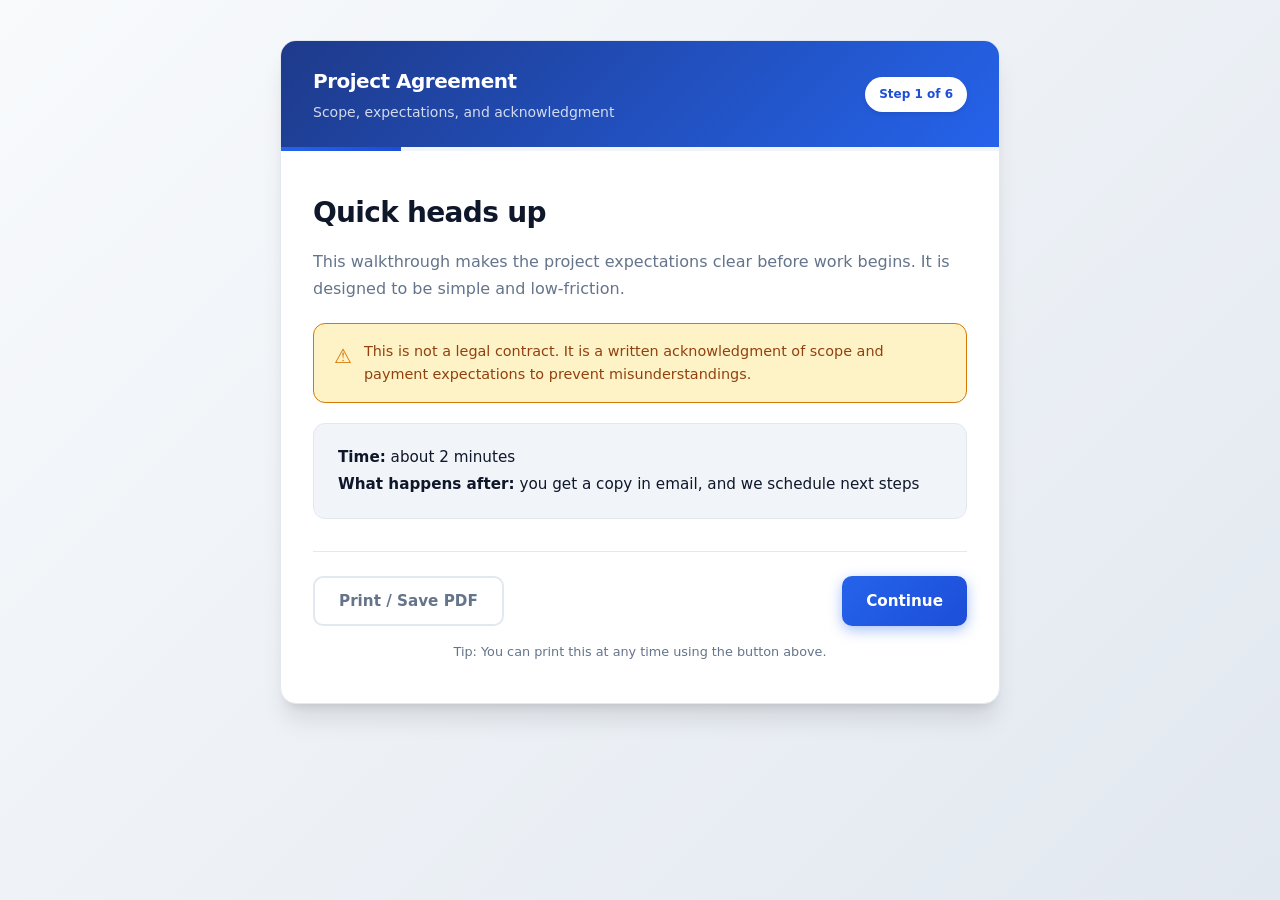
==== index.html @ 4ab35c15 "Add files via upload" ====
<!DOCTYPE html>
<html lang="en">
<head>
  <meta charset="UTF-8" />
  <title>Project Agreement Wizard</title>
  <meta name="viewport" content="width=device-width, initial-scale=1.0" />
  <link rel="stylesheet" href="style.css" />
</head>

<body>
  <div class="wrap">
    <div class="topbar">
      <div class="brand">
        <div class="title">Project Agreement</div>
        <div class="sub">Scope, expectations, and acknowledgment</div>
      </div>
      <div class="chip" id="stepLabel">Step 1 of 6</div>
    </div>

    <div class="progress"><div id="bar"></div></div>

    <div class="content">

      <!-- STEP 1 -->
      <section class="step active">
        <h1>Quick heads up</h1>
        <p>
          This walkthrough makes the project expectations clear before work begins.
          It is designed to be simple and low-friction.
        </p>

        <div class="callout warn">
          <p style="margin:0;">
            This is not a legal contract. It is a written acknowledgment of scope and payment expectations to prevent misunderstandings.
          </p>
        </div>

        <div class="panel">
          <strong>Time:</strong> about 2 minutes<br/>
          <strong>What happens after:</strong> you get a copy in email, and we schedule next steps
        </div>

        <div class="actions">
          <button class="btn-ghost" type="button" onclick="window.print()">Print / Save PDF</button>
          <button class="btn-next" type="button" onclick="nextStep()">Continue</button>
        </div>

        <div class="footer-note">
          Tip: You can print this at any time using the button above.
        </div>
      </section>

      <!-- STEP 2 -->
      <section class="step">
        <h1>Summary of how this project works</h1>
        <p>
          This is the short version. The full details are below if you want to expand them.
        </p>

        <div class="panel">
          <ul class="bullets">
            <li>We confirm your current services, rules, hours, and intake process first.</li>
            <li>The website is built based on confirmed details, not outdated online info.</li>
            <li>Pricing is split: 50% to begin, 50% at completion before launch or handoff.</li>
            <li>Domain and hosting costs are paid by the client unless otherwise agreed.</li>
            <li>Reasonable revisions are included. Major additions or scope changes may be quoted separately.</li>
          </ul>
        </div>

        <details>
          <summary>Why we confirm details first</summary>
          <p>
            Kennel and service businesses change policies and hours over time. Building a site off outdated info causes confusion, refunds, and lost bookings.
            The discovery step prevents that and keeps the final site accurate.
          </p>
        </details>

        <div class="actions">
          <button class="btn-back" type="button" onclick="prevStep()">Back</button>
          <button class="btn-next" type="button" onclick="nextStep()">Looks good</button>
        </div>
      </section>

      <!-- STEP 3 -->
      <section class="step">
        <h1>What's included</h1>
        <p>
          This is the general scope for a typical small business website build. Specific pages and features can be adjusted after discovery.
        </p>

        <details>
          <summary>Included in scope</summary>
          <ul class="bullets">
            <li>Website structure and layout planning</li>
            <li>Service pages (boarding, daycare, grooming, etc., as applicable)</li>
            <li>Policies and requirements page (vaccines, spay/neuter, timing rules, etc.)</li>
            <li>Clear intake flow (how to start, what forms are needed, what to bring, what to expect)</li>
            <li>Photo placement and basic gallery sections if content is provided</li>
            <li>Mobile-friendly design and readable content formatting</li>
            <li>Contact page with a working form</li>
            <li>Basic link-out to social media (Facebook, Instagram, etc.) if desired</li>
          </ul>
        </details>

        <details>
          <summary>Not included unless added later</summary>
          <ul class="bullets">
            <li>Paid advertising management (Google Ads, Facebook Ads)</li>
            <li>Ongoing social media management</li>
            <li>Legal or compliance consulting</li>
            <li>Third-party booking platforms and their subscription fees</li>
            <li>Photography services (unless specifically arranged)</li>
            <li>Unlimited revisions or major direction changes after approvals</li>
          </ul>
        </details>

        <div class="callout good">
          <p style="margin:0;">
            Goal: reduce friction, answer customer concerns, show trust visually, and make it easy to book.
          </p>
        </div>

        <div class="actions">
          <button class="btn-back" type="button" onclick="prevStep()">Back</button>
          <button class="btn-next" type="button" onclick="nextStep()">Continue</button>
        </div>
      </section>

      <!-- STEP 4 -->
      <section class="step">
        <h1>Client responsibilities</h1>
        <p>
          This part prevents the classic delays: missing info, missing photos, and unclear policies.
        </p>

        <details open>
          <summary>What the client provides</summary>
          <ul class="bullets">
            <li>Confirmed services offered (what is active today)</li>
            <li>Confirmed hours and contact details</li>
            <li>Confirmed rules and requirements (vaccines, spay/neuter, intake timing)</li>
            <li>Forms and intake documents (or confirmation of what they should say)</li>
            <li>Photos, logo, and brand preferences if available</li>
          </ul>
        </details>

        <details>
          <summary>Approvals and responsiveness</summary>
          <p>
            The project moves fastest when feedback is given in batches and approvals are clear.
            If approvals are delayed, the timeline naturally extends.
          </p>
        </details>

        <div class="actions">
          <button class="btn-back" type="button" onclick="prevStep()">Back</button>
          <button class="btn-next" type="button" onclick="nextStep()">Continue</button>
        </div>
      </section>

      <!-- STEP 5 -->
      <section class="step">
        <h1>Payments, domain, and updates</h1>

        <details open>
          <summary>Payment structure</summary>
          <ul class="bullets">
            <li>50% upfront to begin work</li>
            <li>50% due upon completion, prior to final launch or handoff</li>
            <li>Work begins after the initial payment is received</li>
          </ul>
        </details>

        <details>
          <summary>Domain and hosting</summary>
          <ul class="bullets">
            <li>Domain registration and hosting fees are not included in the project price.</li>
            <li>If a new domain is needed, the client pays the domain purchase fee.</li>
            <li>If an existing domain is owned, it can be connected or transferred. Provider fees remain the client's responsibility.</li>
            <li>DNS changes and connection setup are included as part of launch setup.</li>
          </ul>
        </details>

        <details>
          <summary>Revisions and scope changes</summary>
          <ul class="bullets">
            <li>Reasonable revisions are included.</li>
            <li>Major changes like new pages, new features, or big direction shifts may require an additional quote before proceeding.</li>
          </ul>
        </details>

        <details>
          <summary>Ownership and future updates</summary>
          <ul class="bullets">
            <li>After final payment, the website files and content created for the project are provided to the client.</li>
            <li>Ongoing updates and maintenance can be handled separately if desired.</li>
          </ul>
        </details>

        <div class="actions">
          <button class="btn-back" type="button" onclick="prevStep()">Back</button>
          <button class="btn-next" type="button" onclick="nextStep()">Continue</button>
        </div>
      </section>

      <!-- STEP 6 (FORM) -->
      <section class="step">
        <h1>Acknowledgment and signature</h1>
        <p>
          Please fill this out to confirm understanding of the scope and payment structure.
        </p>

        <div class="printbar">
          <button class="btn-ghost" type="button" onclick="window.print()">Print / Save PDF</button>
        </div>

        <form action="https://formspree.io/f/xwvqyjqz" method="POST" id="agreementForm">

          <div class="grid">
            <div>
              <label>Client Name</label>
              <input type="text" name="Client Name" required />
            </div>
            <div>
              <label>Business Name</label>
              <input type="text" name="Business Name" required />
            </div>
          </div>

          <div class="grid">
            <div>
              <label>Email</label>
              <input type="email" name="Email" required />
            </div>
            <div>
              <label>Project Name (optional)</label>
              <input type="text" name="Project Name" placeholder="Example: Bark Website" />
            </div>
          </div>

          <label>Optional Notes or Clarifications</label>
          <textarea name="Notes"></textarea>
          <div class="mini">Example: "We are rebranding fully" or "Hours changed" or "No group play option."</div>

          <div class="panel">
            <strong>Typed signature and acknowledgment</strong>
            <p style="margin:10px 0 0;">
              By submitting, you acknowledge that you have read and understand the general scope and expectations described above.
              You understand this is not a legal contract.
            </p>
          </div>

          <div class="grid">
            <div>
              <label>Typed Signature (Full Name)</label>
              <input type="text" name="Typed Signature" required />
            </div>
            <div>
              <label>Date</label>
              <input type="date" name="Date" required />
            </div>
          </div>

          <div class="row">
            <input type="checkbox" id="ack" required />
            <label for="ack" style="margin:0; font-weight:700;">
              I acknowledge that I have read and understand the scope and payment structure and understand this is not a legally binding contract.
            </label>
          </div>

          <div class="actions">
            <button class="btn-back" type="button" onclick="prevStep()">Back</button>
            <button class="btn-next" type="submit">Submit</button>
          </div>

          <div class="footer-note">
            After submission, you will receive a confirmation record via email.
          </div>
        </form>
      </section>

    </div>
  </div>

 <script src="logic.js" defer></script>
</body>
</html>
---- style.css ----
:root {
  --bg: #f8fafc;
  --card: #ffffff;
  --ink: #0f172a;
  --muted: #64748b;
  --line: #e2e8f0;
  --soft: #f1f5f9;
  --accent: #2563eb;
  --accent-light: #dbeafe;
  --accent-dark: #1d4ed8;
  --success: #059669;
  --success-light: #d1fae5;
  --warn: #d97706;
  --warn-light: #fef3c7;
  --radius: 16px;
  --shadow: 0 4px 6px -1px rgba(0, 0, 0, 0.1), 0 2px 4px -2px rgba(0, 0, 0, 0.1);
  --shadow-lg: 0 20px 25px -5px rgba(0, 0, 0, 0.1), 0 8px 10px -6px rgba(0, 0, 0, 0.1);
}

* {
  box-sizing: border-box;
  margin: 0;
  padding: 0;
}

body {
  min-height: 100vh;
  padding: 40px 20px;
  background: linear-gradient(135deg, #f8fafc 0%, #e2e8f0 100%);
  color: var(--ink);
  font-family: 'Inter', system-ui, -apple-system, BlinkMacSystemFont, 'Segoe UI', Roboto, sans-serif;
  line-height: 1.6;
  -webkit-font-smoothing: antialiased;
}

.wrap {
  max-width: 720px;
  margin: 0 auto;
  background: var(--card);
  border-radius: var(--radius);
  box-shadow: var(--shadow-lg);
  overflow: hidden;
  border: 1px solid var(--line);
}

/* Header */
.topbar {
  padding: 24px 32px;
  display: flex;
  align-items: center;
  justify-content: space-between;
  gap: 16px;
  background: linear-gradient(135deg, #1e3a8a 0%, #2563eb 100%);
  color: white;
}

.brand {
  display: flex;
  flex-direction: column;
  gap: 4px;
}

.brand .title {
  font-weight: 700;
  font-size: 1.25rem;
  letter-spacing: -0.025em;
}

.brand .sub {
  color: rgba(255, 255, 255, 0.8);
  font-size: 0.875rem;
  font-weight: 400;
}

.chip {
  font-size: 0.75rem;
  font-weight: 600;
  color: var(--accent-dark);
  background: white;
  padding: 8px 14px;
  border-radius: 999px;
  white-space: nowrap;
  box-shadow: 0 2px 4px rgba(0, 0, 0, 0.1);
}

/* Progress Bar */
.progress {
  height: 4px;
  background: var(--soft);
}

.progress > div {
  height: 4px;
  width: 0%;
  background: linear-gradient(90deg, var(--accent) 0%, var(--accent-dark) 100%);
  transition: width 0.4s cubic-bezier(0.4, 0, 0.2, 1);
}

/* Content */
.content {
  padding: 40px 32px;
}

.step {
  display: none;
  animation: fadeIn 0.5s cubic-bezier(0.4, 0, 0.2, 1);
}

.step.active {
  display: block;
}

@keyframes fadeIn {
  from {
    opacity: 0;
    transform: translateY(12px);
  }
  to {
    opacity: 1;
    transform: translateY(0);
  }
}

/* Typography */
h1 {
  font-size: 1.75rem;
  font-weight: 700;
  letter-spacing: -0.025em;
  color: var(--ink);
  margin-bottom: 12px;
}

p {
  color: var(--muted);
  font-size: 1rem;
  margin-bottom: 16px;
  line-height: 1.7;
}

/* Panel */
.panel {
  margin-top: 20px;
  background: var(--soft);
  border: 1px solid var(--line);
  border-radius: 12px;
  padding: 20px 24px;
  font-size: 0.95rem;
  line-height: 1.8;
}

.panel strong {
  color: var(--ink);
}

/* Grid */
.grid {
  display: grid;
  grid-template-columns: 1fr 1fr;
  gap: 16px;
}

@media (max-width: 640px) {
  .grid {
    grid-template-columns: 1fr;
  }
  
  .content {
    padding: 28px 20px;
  }
  
  .topbar {
    padding: 20px;
  }
  
  h1 {
    font-size: 1.5rem;
  }
}

/* Form Elements */
label {
  display: block;
  margin: 20px 0 8px;
  font-weight: 600;
  font-size: 0.875rem;
  color: var(--ink);
}

input,
textarea,
select {
  width: 100%;
  padding: 14px 16px;
  border-radius: 10px;
  border: 2px solid var(--line);
  background: #fff;
  font-size: 1rem;
  font-family: inherit;
  color: var(--ink);
  outline: none;
  transition: all 0.2s ease;
}

input:focus,
textarea:focus,
select:focus {
  border-color: var(--accent);
  box-shadow: 0 0 0 4px var(--accent-light);
}

input::placeholder,
textarea::placeholder {
  color: #94a3b8;
}

textarea {
  min-height: 100px;
  resize: vertical;
}

.mini {
  color: var(--muted);
  font-size: 0.8rem;
  margin-top: 8px;
}

/* Bullets */
.bullets {
  margin: 12px 0 0;
  padding-left: 0;
  list-style: none;
}

.bullets li {
  position: relative;
  padding-left: 28px;
  margin-bottom: 12px;
  font-size: 0.95rem;
  color: #475569;
  line-height: 1.6;
}

.bullets li::before {
  content: '';
  position: absolute;
  left: 0;
  top: 8px;
  width: 8px;
  height: 8px;
  background: var(--accent);
  border-radius: 50%;
}

/* Details / Accordion */
details {
  background: #fff;
  border: 1px solid var(--line);
  border-radius: 12px;
  margin-top: 16px;
  overflow: hidden;
  transition: all 0.2s ease;
}

details:hover {
  border-color: #cbd5e1;
}

details[open] {
  border-color: var(--accent);
  box-shadow: 0 0 0 3px var(--accent-light);
}

summary {
  cursor: pointer;
  padding: 16px 20px;
  font-weight: 600;
  font-size: 0.95rem;
  color: var(--ink);
  display: flex;
  align-items: center;
  justify-content: space-between;
  list-style: none;
  transition: background 0.2s ease;
}

summary::-webkit-details-marker {
  display: none;
}

summary::after {
  content: '';
  width: 8px;
  height: 8px;
  border-right: 2px solid var(--muted);
  border-bottom: 2px solid var(--muted);
  transform: rotate(-45deg);
  transition: transform 0.2s ease;
}

details[open] summary::after {
  transform: rotate(45deg);
}

summary:hover {
  background: var(--soft);
}

details > *:not(summary) {
  padding: 0 20px 20px;
}

details p,
details li {
  color: #475569;
  font-size: 0.9rem;
}

/* Callouts */
.callout {
  border-radius: 12px;
  border: 1px solid var(--line);
  padding: 16px 20px;
  background: #fff;
  margin-top: 20px;
  display: flex;
  align-items: flex-start;
  gap: 12px;
}

.callout::before {
  font-size: 1.25rem;
  flex-shrink: 0;
}

.callout p {
  margin: 0;
  font-size: 0.9rem;
  line-height: 1.6;
}

.callout.good {
  border-color: var(--success);
  background: var(--success-light);
}

.callout.good::before {
  content: '✓';
  color: var(--success);
  font-weight: 700;
}

.callout.good p {
  color: #065f46;
}

.callout.warn {
  border-color: var(--warn);
  background: var(--warn-light);
}

.callout.warn::before {
  content: '⚠';
  color: var(--warn);
}

.callout.warn p {
  color: #92400e;
}

/* Checkbox Row */
.row {
  display: flex;
  gap: 12px;
  align-items: flex-start;
  margin-top: 20px;
  padding: 16px;
  background: var(--accent-light);
  border: 2px solid var(--accent);
  border-radius: 12px;
}

.row input[type="checkbox"] {
  width: 20px;
  height: 20px;
  min-width: 20px;
  margin-top: 2px;
  cursor: pointer;
  accent-color: var(--accent);
}

.row label {
  margin: 0;
  font-weight: 600;
  font-size: 0.9rem;
  color: var(--ink);
  cursor: pointer;
  line-height: 1.5;
}

/* Actions */
.actions {
  display: flex;
  justify-content: space-between;
  gap: 12px;
  margin-top: 32px;
  padding-top: 24px;
  border-top: 1px solid var(--line);
}

button {
  border: none;
  padding: 14px 24px;
  border-radius: 10px;
  cursor: pointer;
  font-size: 0.95rem;
  font-weight: 600;
  font-family: inherit;
  transition: all 0.2s ease;
}

.btn-back {
  background: var(--soft);
  color: var(--muted);
}

.btn-back:hover {
  background: var(--line);
  color: var(--ink);
}

.btn-next {
  background: linear-gradient(135deg, var(--accent) 0%, var(--accent-dark) 100%);
  color: #fff;
  box-shadow: 0 4px 14px rgba(37, 99, 235, 0.4);
}

.btn-next:hover {
  transform: translateY(-2px);
  box-shadow: 0 6px 20px rgba(37, 99, 235, 0.5);
}

.btn-ghost {
  background: transparent;
  border: 2px solid var(--line);
  color: var(--muted);
}

.btn-ghost:hover {
  border-color: var(--accent);
  color: var(--accent);
  background: var(--accent-light);
}

/* Footer Note */
.footer-note {
  margin-top: 16px;
  color: var(--muted);
  font-size: 0.8rem;
  text-align: center;
}

/* Print Bar */
.printbar {
  display: flex;
  justify-content: flex-end;
  margin-bottom: 8px;
}

/* Signature Panel */
.signature-panel {
  background: linear-gradient(135deg, #f8fafc 0%, #f1f5f9 100%);
  border: 2px dashed var(--line);
  border-radius: 12px;
  padding: 24px;
  margin-top: 20px;
  text-align: center;
}

.signature-panel strong {
  display: block;
  font-size: 1rem;
  color: var(--ink);
  margin-bottom: 8px;
}

.signature-panel p {
  font-size: 0.85rem;
  color: var(--muted);
  margin: 0;
}

/* Print Styles */
@media print {
  body {
    background: #fff;
    padding: 0;
  }

  .wrap {
    box-shadow: none;
    border: none;
    border-radius: 0;
    max-width: 100%;
  }

  .topbar {
    background: #1e3a8a !important;
    -webkit-print-color-adjust: exact;
    print-color-adjust: exact;
  }

  .progress,
  .actions,
  .printbar,
  .chip {
    display: none !important;
  }

  .step {
    display: block !important;
    page-break-inside: avoid;
    margin-bottom: 24px;
    padding-bottom: 24px;
    border-bottom: 1px solid var(--line);
  }

  .step:last-child {
    border-bottom: none;
  }

  details {
    border: 1px solid #ccc;
  }

  details[open] {
    box-shadow: none;
  }

  .callout.good,
  .callout.warn {
    -webkit-print-color-adjust: exact;
    print-color-adjust: exact;
  }
}
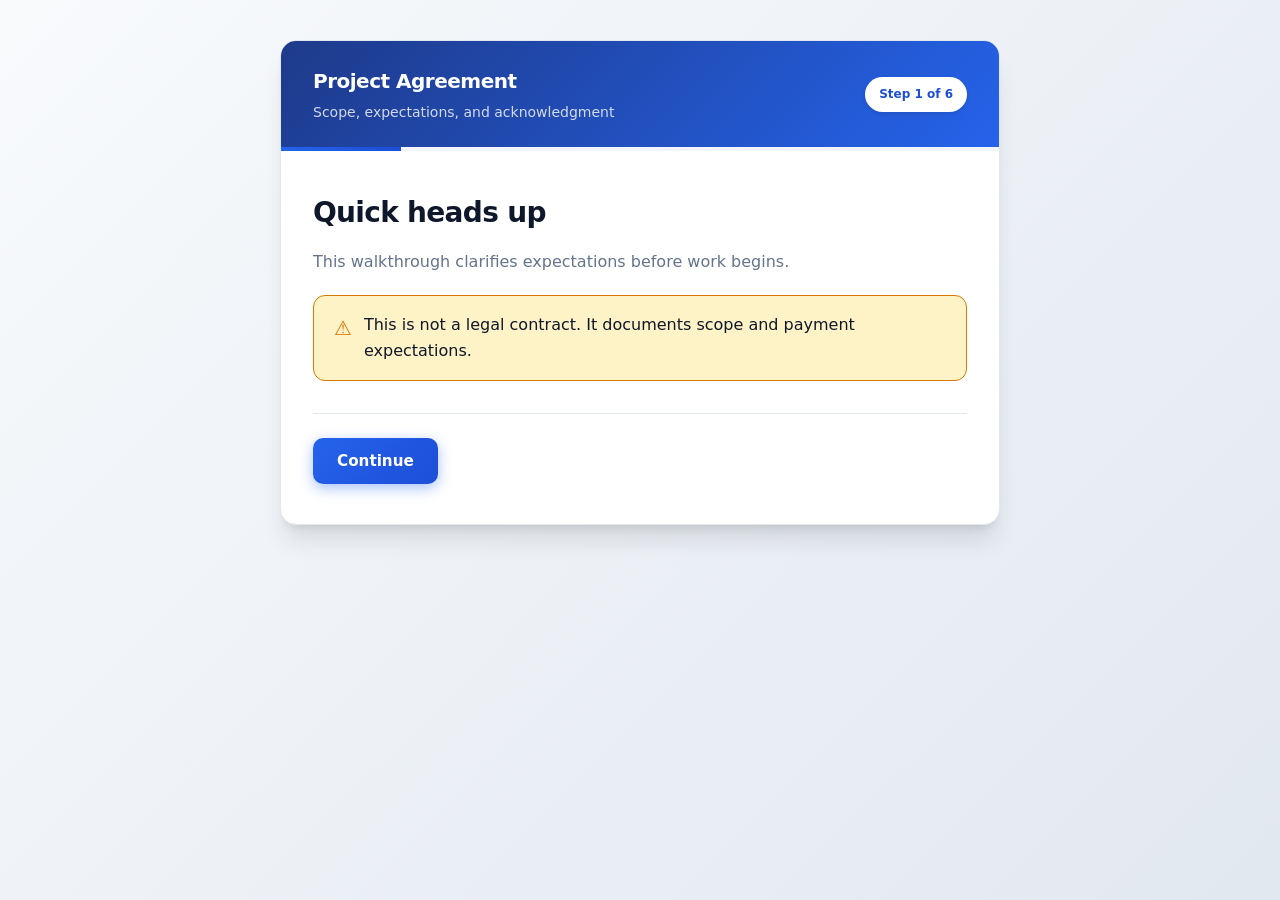
==== commit e3790848: "Refactor project agreement wizard layout and text Updated the project agreement wizard HTML structur" ====
--- a/index.html
+++ b/index.html
@@ -5,10 +5,12 @@
   <title>Project Agreement Wizard</title>
   <meta name="viewport" content="width=device-width, initial-scale=1.0" />
   <link rel="stylesheet" href="style.css" />
+  <script src="logic.js" defer></script>
 </head>
 
 <body>
   <div class="wrap">
+
     <div class="topbar">
       <div class="brand">
         <div class="title">Project Agreement</div>
@@ -21,267 +23,97 @@
 
     <div class="content">
 
-      <!-- STEP 1 -->
       <section class="step active">
         <h1>Quick heads up</h1>
-        <p>
-          This walkthrough makes the project expectations clear before work begins.
-          It is designed to be simple and low-friction.
-        </p>
-
+        <p>This walkthrough clarifies expectations before work begins.</p>
         <div class="callout warn">
-          <p style="margin:0;">
-            This is not a legal contract. It is a written acknowledgment of scope and payment expectations to prevent misunderstandings.
-          </p>
+          This is not a legal contract. It documents scope and payment expectations.
         </div>
-
-        <div class="panel">
-          <strong>Time:</strong> about 2 minutes<br/>
-          <strong>What happens after:</strong> you get a copy in email, and we schedule next steps
-        </div>
-
         <div class="actions">
-          <button class="btn-ghost" type="button" onclick="window.print()">Print / Save PDF</button>
-          <button class="btn-next" type="button" onclick="nextStep()">Continue</button>
-        </div>
-
-        <div class="footer-note">
-          Tip: You can print this at any time using the button above.
+          <button type="button" class="btn-next" onclick="nextStep()">Continue</button>
         </div>
       </section>
 
-      <!-- STEP 2 -->
       <section class="step">
-        <h1>Summary of how this project works</h1>
-        <p>
-          This is the short version. The full details are below if you want to expand them.
-        </p>
-
-        <div class="panel">
-          <ul class="bullets">
-            <li>We confirm your current services, rules, hours, and intake process first.</li>
-            <li>The website is built based on confirmed details, not outdated online info.</li>
-            <li>Pricing is split: 50% to begin, 50% at completion before launch or handoff.</li>
-            <li>Domain and hosting costs are paid by the client unless otherwise agreed.</li>
-            <li>Reasonable revisions are included. Major additions or scope changes may be quoted separately.</li>
-          </ul>
-        </div>
-
-        <details>
-          <summary>Why we confirm details first</summary>
-          <p>
-            Kennel and service businesses change policies and hours over time. Building a site off outdated info causes confusion, refunds, and lost bookings.
-            The discovery step prevents that and keeps the final site accurate.
-          </p>
-        </details>
-
+        <h1>How this project works</h1>
+        <ul class="bullets">
+          <li>We confirm current services and rules first</li>
+          <li>Website is built from confirmed info, not old listings</li>
+          <li>50% upfront, 50% before launch</li>
+          <li>Domain and hosting are client-paid</li>
+        </ul>
         <div class="actions">
-          <button class="btn-back" type="button" onclick="prevStep()">Back</button>
-          <button class="btn-next" type="button" onclick="nextStep()">Looks good</button>
+          <button type="button" class="btn-back" onclick="prevStep()">Back</button>
+          <button type="button" class="btn-next" onclick="nextStep()">Continue</button>
         </div>
       </section>
 
-      <!-- STEP 3 -->
       <section class="step">
         <h1>What's included</h1>
-        <p>
-          This is the general scope for a typical small business website build. Specific pages and features can be adjusted after discovery.
-        </p>
-
-        <details>
-          <summary>Included in scope</summary>
-          <ul class="bullets">
-            <li>Website structure and layout planning</li>
-            <li>Service pages (boarding, daycare, grooming, etc., as applicable)</li>
-            <li>Policies and requirements page (vaccines, spay/neuter, timing rules, etc.)</li>
-            <li>Clear intake flow (how to start, what forms are needed, what to bring, what to expect)</li>
-            <li>Photo placement and basic gallery sections if content is provided</li>
-            <li>Mobile-friendly design and readable content formatting</li>
-            <li>Contact page with a working form</li>
-            <li>Basic link-out to social media (Facebook, Instagram, etc.) if desired</li>
-          </ul>
-        </details>
-
-        <details>
-          <summary>Not included unless added later</summary>
-          <ul class="bullets">
-            <li>Paid advertising management (Google Ads, Facebook Ads)</li>
-            <li>Ongoing social media management</li>
-            <li>Legal or compliance consulting</li>
-            <li>Third-party booking platforms and their subscription fees</li>
-            <li>Photography services (unless specifically arranged)</li>
-            <li>Unlimited revisions or major direction changes after approvals</li>
-          </ul>
-        </details>
-
-        <div class="callout good">
-          <p style="margin:0;">
-            Goal: reduce friction, answer customer concerns, show trust visually, and make it easy to book.
-          </p>
-        </div>
-
+        <ul class="bullets">
+          <li>Website structure and layout</li>
+          <li>Service and policy pages</li>
+          <li>Intake explanation</li>
+          <li>Mobile-friendly design</li>
+        </ul>
         <div class="actions">
-          <button class="btn-back" type="button" onclick="prevStep()">Back</button>
-          <button class="btn-next" type="button" onclick="nextStep()">Continue</button>
+          <button type="button" class="btn-back" onclick="prevStep()">Back</button>
+          <button type="button" class="btn-next" onclick="nextStep()">Continue</button>
         </div>
       </section>
 
-      <!-- STEP 4 -->
       <section class="step">
         <h1>Client responsibilities</h1>
-        <p>
-          This part prevents the classic delays: missing info, missing photos, and unclear policies.
-        </p>
-
-        <details open>
-          <summary>What the client provides</summary>
-          <ul class="bullets">
-            <li>Confirmed services offered (what is active today)</li>
-            <li>Confirmed hours and contact details</li>
-            <li>Confirmed rules and requirements (vaccines, spay/neuter, intake timing)</li>
-            <li>Forms and intake documents (or confirmation of what they should say)</li>
-            <li>Photos, logo, and brand preferences if available</li>
-          </ul>
-        </details>
-
-        <details>
-          <summary>Approvals and responsiveness</summary>
-          <p>
-            The project moves fastest when feedback is given in batches and approvals are clear.
-            If approvals are delayed, the timeline naturally extends.
-          </p>
-        </details>
-
+        <ul class="bullets">
+          <li>Provide accurate info and rules</li>
+          <li>Supply forms and photos</li>
+          <li>Approve content in a timely manner</li>
+        </ul>
         <div class="actions">
-          <button class="btn-back" type="button" onclick="prevStep()">Back</button>
-          <button class="btn-next" type="button" onclick="nextStep()">Continue</button>
+          <button type="button" class="btn-back" onclick="prevStep()">Back</button>
+          <button type="button" class="btn-next" onclick="nextStep()">Continue</button>
         </div>
       </section>
 
-      <!-- STEP 5 -->
       <section class="step">
-        <h1>Payments, domain, and updates</h1>
-
-        <details open>
-          <summary>Payment structure</summary>
-          <ul class="bullets">
-            <li>50% upfront to begin work</li>
-            <li>50% due upon completion, prior to final launch or handoff</li>
-            <li>Work begins after the initial payment is received</li>
-          </ul>
-        </details>
-
-        <details>
-          <summary>Domain and hosting</summary>
-          <ul class="bullets">
-            <li>Domain registration and hosting fees are not included in the project price.</li>
-            <li>If a new domain is needed, the client pays the domain purchase fee.</li>
-            <li>If an existing domain is owned, it can be connected or transferred. Provider fees remain the client's responsibility.</li>
-            <li>DNS changes and connection setup are included as part of launch setup.</li>
-          </ul>
-        </details>
-
-        <details>
-          <summary>Revisions and scope changes</summary>
-          <ul class="bullets">
-            <li>Reasonable revisions are included.</li>
-            <li>Major changes like new pages, new features, or big direction shifts may require an additional quote before proceeding.</li>
-          </ul>
-        </details>
-
-        <details>
-          <summary>Ownership and future updates</summary>
-          <ul class="bullets">
-            <li>After final payment, the website files and content created for the project are provided to the client.</li>
-            <li>Ongoing updates and maintenance can be handled separately if desired.</li>
-          </ul>
-        </details>
-
+        <h1>Payments and ownership</h1>
+        <ul class="bullets">
+          <li>50% upfront, 50% at completion</li>
+          <li>Files delivered after final payment</li>
+        </ul>
         <div class="actions">
-          <button class="btn-back" type="button" onclick="prevStep()">Back</button>
-          <button class="btn-next" type="button" onclick="nextStep()">Continue</button>
+          <button type="button" class="btn-back" onclick="prevStep()">Back</button>
+          <button type="button" class="btn-next" onclick="nextStep()">Continue</button>
         </div>
       </section>
 
-      <!-- STEP 6 (FORM) -->
       <section class="step">
-        <h1>Acknowledgment and signature</h1>
-        <p>
-          Please fill this out to confirm understanding of the scope and payment structure.
-        </p>
+        <h1>Acknowledgment</h1>
 
-        <div class="printbar">
-          <button class="btn-ghost" type="button" onclick="window.print()">Print / Save PDF</button>
-        </div>
+        <form id="agreementForm" action="https://formspree.io/f/xwvqyjqz" method="POST">
+          <label>Name</label>
+          <input name="Client Name" required>
 
-        <form action="https://formspree.io/f/xwvqyjqz" method="POST" id="agreementForm">
+          <label>Business</label>
+          <input name="Business Name" required>
 
-          <div class="grid">
-            <div>
-              <label>Client Name</label>
-              <input type="text" name="Client Name" required />
-            </div>
-            <div>
-              <label>Business Name</label>
-              <input type="text" name="Business Name" required />
-            </div>
-          </div>
+          <label>Email</label>
+          <input type="email" name="Email" required>
 
-          <div class="grid">
-            <div>
-              <label>Email</label>
-              <input type="email" name="Email" required />
-            </div>
-            <div>
-              <label>Project Name (optional)</label>
-              <input type="text" name="Project Name" placeholder="Example: Bark Website" />
-            </div>
-          </div>
+          <label>Typed Signature</label>
+          <input name="Signature" required>
 
-          <label>Optional Notes or Clarifications</label>
-          <textarea name="Notes"></textarea>
-          <div class="mini">Example: "We are rebranding fully" or "Hours changed" or "No group play option."</div>
-
-          <div class="panel">
-            <strong>Typed signature and acknowledgment</strong>
-            <p style="margin:10px 0 0;">
-              By submitting, you acknowledge that you have read and understand the general scope and expectations described above.
-              You understand this is not a legal contract.
-            </p>
-          </div>
-
-          <div class="grid">
-            <div>
-              <label>Typed Signature (Full Name)</label>
-              <input type="text" name="Typed Signature" required />
-            </div>
-            <div>
-              <label>Date</label>
-              <input type="date" name="Date" required />
-            </div>
-          </div>
-
-          <div class="row">
-            <input type="checkbox" id="ack" required />
-            <label for="ack" style="margin:0; font-weight:700;">
-              I acknowledge that I have read and understand the scope and payment structure and understand this is not a legally binding contract.
-            </label>
-          </div>
+          <label>Date</label>
+          <input type="date" name="Date" required>
 
           <div class="actions">
-            <button class="btn-back" type="button" onclick="prevStep()">Back</button>
-            <button class="btn-next" type="submit">Submit</button>
-          </div>
-
-          <div class="footer-note">
-            After submission, you will receive a confirmation record via email.
+            <button type="button" class="btn-back" onclick="prevStep()">Back</button>
+            <button type="submit" class="btn-next">Submit</button>
           </div>
         </form>
       </section>
 
     </div>
   </div>
-
- <script src="logic.js" defer></script>
 </body>
-</html>+</html>
--- a/style.css
+++ b/style.css
@@ -541,4 +541,12 @@
     -webkit-print-color-adjust: exact;
     print-color-adjust: exact;
   }
-}+}
+
+body.print-mode .step {
+  display: block !important;
+}
+
+body.print-mode details {
+  open: true;
+}
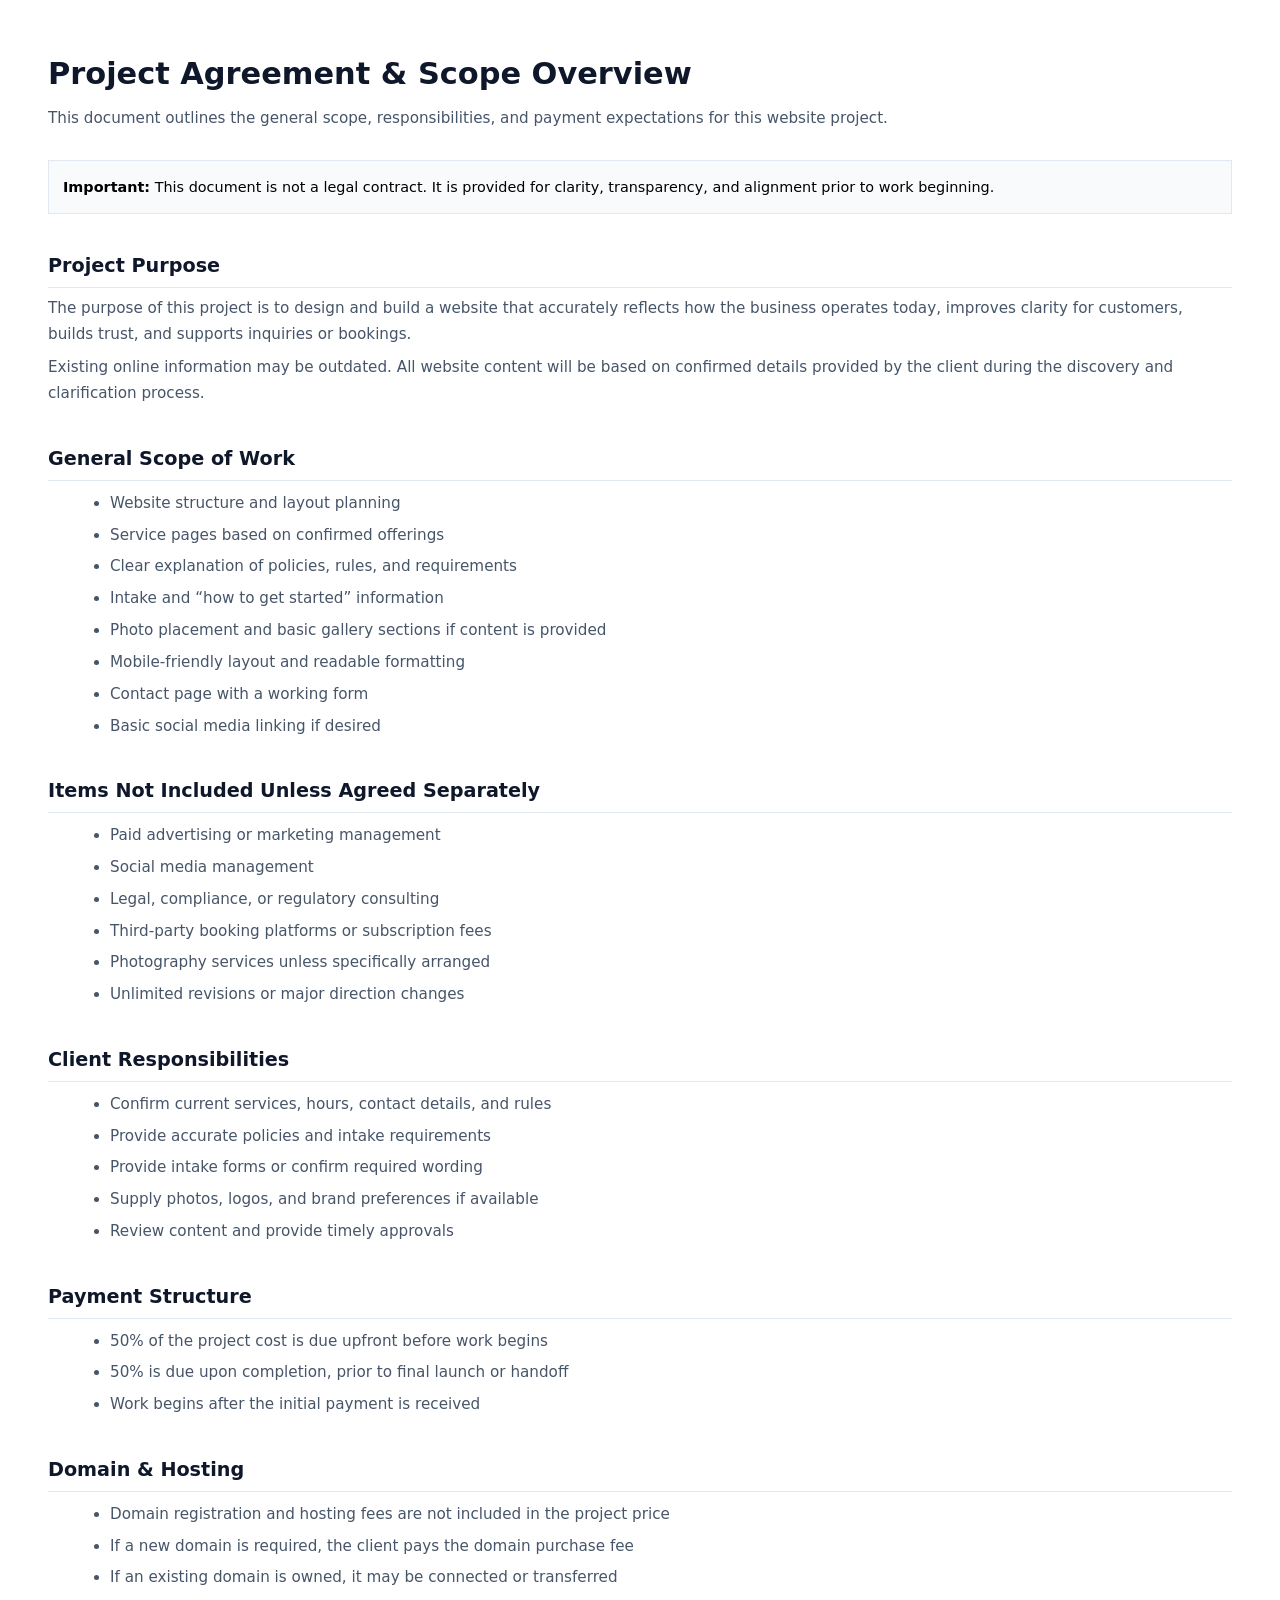
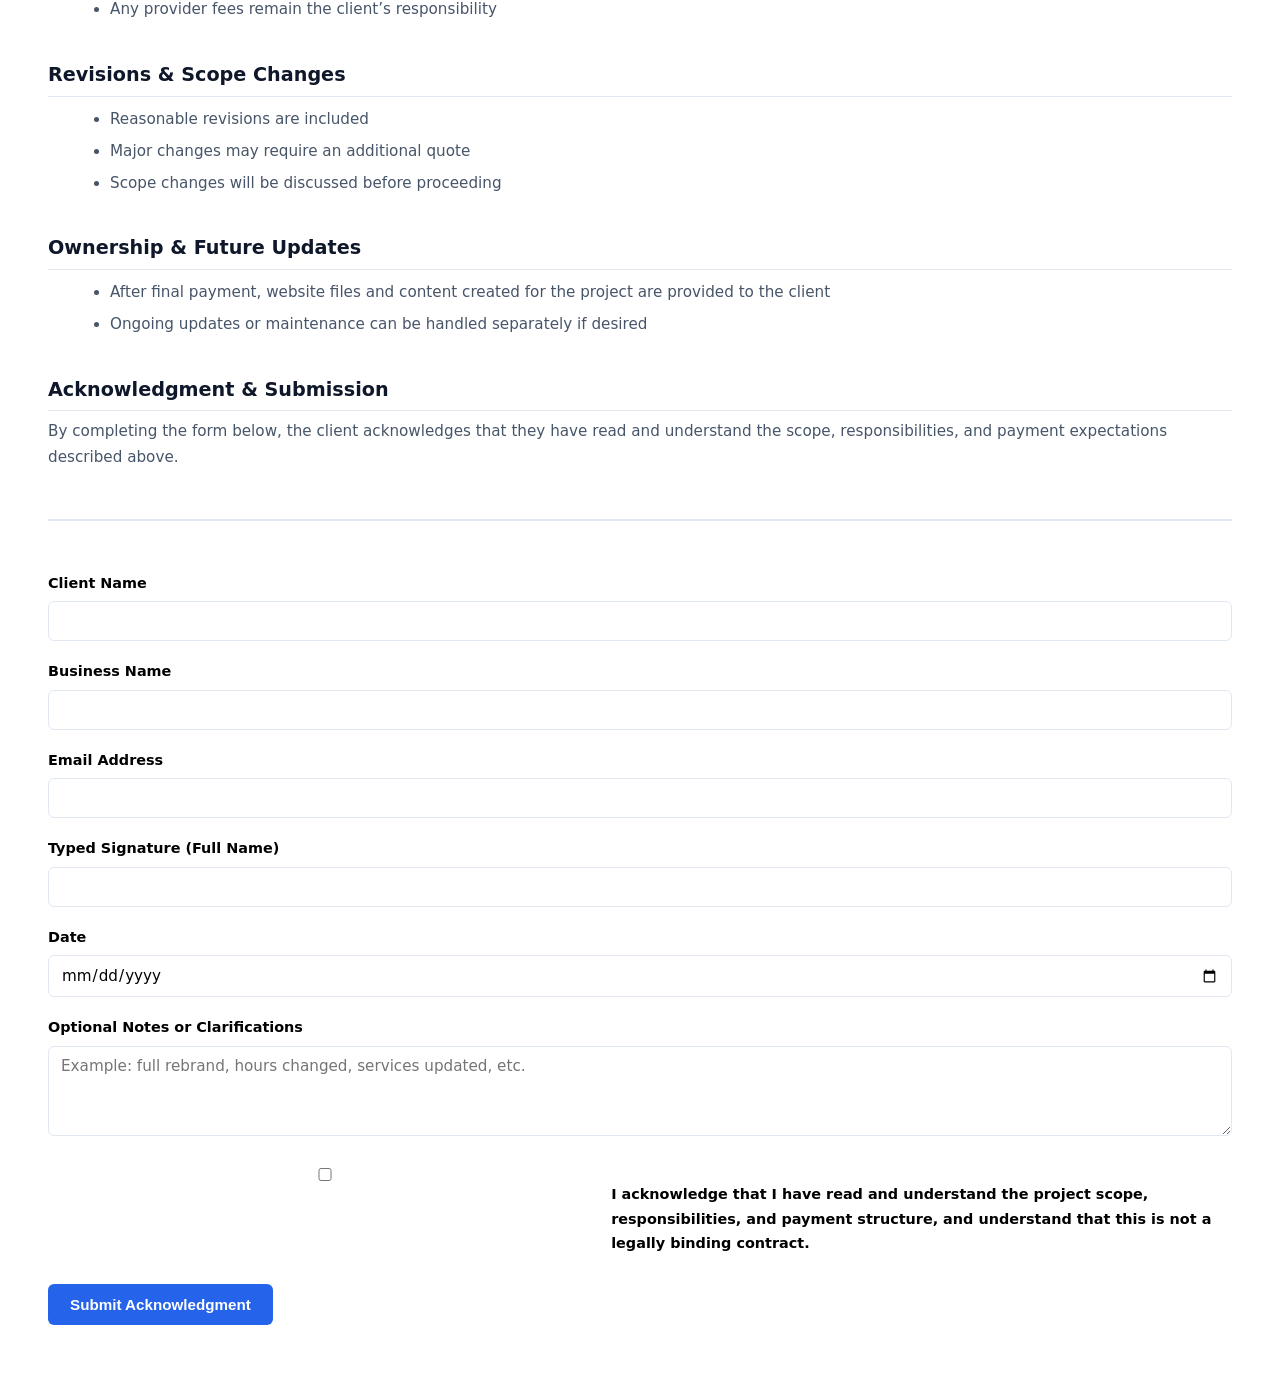
==== commit 6f60b406: "Revise project agreement document layout and content Updated the project agreement document to inclu" ====
--- a/index.html
+++ b/index.html
@@ -1,119 +1,267 @@
 <!DOCTYPE html>
 <html lang="en">
 <head>
-  <meta charset="UTF-8" />
-  <title>Project Agreement Wizard</title>
-  <meta name="viewport" content="width=device-width, initial-scale=1.0" />
-  <link rel="stylesheet" href="style.css" />
-  <script src="logic.js" defer></script>
+  <meta charset="UTF-8">
+  <title>Project Agreement & Scope Acknowledgment</title>
+  <meta name="viewport" content="width=device-width, initial-scale=1.0">
+
+  <style>
+    :root {
+      --ink: #0f172a;
+      --muted: #475569;
+      --line: #e2e8f0;
+    }
+
+    * {
+      box-sizing: border-box;
+    }
+
+    body {
+      font-family: system-ui, -apple-system, Segoe UI, Roboto, Arial, sans-serif;
+      margin: 48px;
+      color: var(--ink);
+      line-height: 1.7;
+      background: #fff;
+    }
+
+    h1 {
+      font-size: 1.9rem;
+      margin-bottom: 6px;
+    }
+
+    .subtitle {
+      font-size: 0.95rem;
+      color: var(--muted);
+      margin-bottom: 28px;
+    }
+
+    h2 {
+      font-size: 1.2rem;
+      margin-top: 36px;
+      margin-bottom: 8px;
+      border-bottom: 1px solid var(--line);
+      padding-bottom: 4px;
+    }
+
+    p {
+      font-size: 0.95rem;
+      color: var(--muted);
+      margin: 8px 0;
+    }
+
+    ul {
+      margin: 10px 0 10px 22px;
+      font-size: 0.95rem;
+      color: var(--muted);
+    }
+
+    li {
+      margin-bottom: 6px;
+    }
+
+    .callout {
+      border: 1px solid var(--line);
+      background: #f8fafc;
+      padding: 14px;
+      margin: 20px 0;
+      font-size: 0.9rem;
+      color: #000;
+    }
+
+    form {
+      margin-top: 48px;
+      border-top: 2px solid var(--line);
+      padding-top: 32px;
+    }
+
+    label {
+      display: block;
+      margin-top: 18px;
+      font-weight: 600;
+      font-size: 0.9rem;
+      color: #000;
+    }
+
+    input,
+    textarea {
+      width: 100%;
+      margin-top: 6px;
+      padding: 10px 12px;
+      border: 1px solid var(--line);
+      border-radius: 6px;
+      font-size: 0.95rem;
+      font-family: inherit;
+    }
+
+    textarea {
+      resize: vertical;
+      min-height: 90px;
+    }
+
+    .checkbox {
+      display: flex;
+      gap: 10px;
+      margin-top: 20px;
+      font-size: 0.9rem;
+      align-items: flex-start;
+    }
+
+    .checkbox input {
+      margin-top: 4px;
+    }
+
+    .submit-row {
+      margin-top: 28px;
+    }
+
+    button {
+      padding: 12px 22px;
+      border-radius: 6px;
+      border: none;
+      background: #2563eb;
+      color: #fff;
+      font-size: 0.95rem;
+      font-weight: 600;
+      cursor: pointer;
+    }
+
+    button:hover {
+      background: #1d4ed8;
+    }
+
+    @media print {
+      body {
+        margin: 32px;
+      }
+
+      button {
+        display: none;
+      }
+    }
+  </style>
 </head>
 
 <body>
-  <div class="wrap">
-
-    <div class="topbar">
-      <div class="brand">
-        <div class="title">Project Agreement</div>
-        <div class="sub">Scope, expectations, and acknowledgment</div>
-      </div>
-      <div class="chip" id="stepLabel">Step 1 of 6</div>
+
+  <h1>Project Agreement & Scope Overview</h1>
+  <div class="subtitle">
+    This document outlines the general scope, responsibilities, and payment expectations for this website project.
+  </div>
+
+  <div class="callout">
+    <strong>Important:</strong> This document is not a legal contract.
+    It is provided for clarity, transparency, and alignment prior to work beginning.
+  </div>
+
+  <h2>Project Purpose</h2>
+  <p>
+    The purpose of this project is to design and build a website that accurately reflects how the business operates today,
+    improves clarity for customers, builds trust, and supports inquiries or bookings.
+  </p>
+  <p>
+    Existing online information may be outdated. All website content will be based on confirmed details provided by the client
+    during the discovery and clarification process.
+  </p>
+
+  <h2>General Scope of Work</h2>
+  <ul>
+    <li>Website structure and layout planning</li>
+    <li>Service pages based on confirmed offerings</li>
+    <li>Clear explanation of policies, rules, and requirements</li>
+    <li>Intake and “how to get started” information</li>
+    <li>Photo placement and basic gallery sections if content is provided</li>
+    <li>Mobile-friendly layout and readable formatting</li>
+    <li>Contact page with a working form</li>
+    <li>Basic social media linking if desired</li>
+  </ul>
+
+  <h2>Items Not Included Unless Agreed Separately</h2>
+  <ul>
+    <li>Paid advertising or marketing management</li>
+    <li>Social media management</li>
+    <li>Legal, compliance, or regulatory consulting</li>
+    <li>Third-party booking platforms or subscription fees</li>
+    <li>Photography services unless specifically arranged</li>
+    <li>Unlimited revisions or major direction changes</li>
+  </ul>
+
+  <h2>Client Responsibilities</h2>
+  <ul>
+    <li>Confirm current services, hours, contact details, and rules</li>
+    <li>Provide accurate policies and intake requirements</li>
+    <li>Provide intake forms or confirm required wording</li>
+    <li>Supply photos, logos, and brand preferences if available</li>
+    <li>Review content and provide timely approvals</li>
+  </ul>
+
+  <h2>Payment Structure</h2>
+  <ul>
+    <li>50% of the project cost is due upfront before work begins</li>
+    <li>50% is due upon completion, prior to final launch or handoff</li>
+    <li>Work begins after the initial payment is received</li>
+  </ul>
+
+  <h2>Domain & Hosting</h2>
+  <ul>
+    <li>Domain registration and hosting fees are not included in the project price</li>
+    <li>If a new domain is required, the client pays the domain purchase fee</li>
+    <li>If an existing domain is owned, it may be connected or transferred</li>
+    <li>Any provider fees remain the client’s responsibility</li>
+  </ul>
+
+  <h2>Revisions & Scope Changes</h2>
+  <ul>
+    <li>Reasonable revisions are included</li>
+    <li>Major changes may require an additional quote</li>
+    <li>Scope changes will be discussed before proceeding</li>
+  </ul>
+
+  <h2>Ownership & Future Updates</h2>
+  <ul>
+    <li>After final payment, website files and content created for the project are provided to the client</li>
+    <li>Ongoing updates or maintenance can be handled separately if desired</li>
+  </ul>
+
+  <h2>Acknowledgment & Submission</h2>
+  <p>
+    By completing the form below, the client acknowledges that they have read and understand the scope,
+    responsibilities, and payment expectations described above.
+  </p>
+
+  <!-- FORMSPREE FORM -->
+  <form action="https://formspree.io/f/xwvqyjqz" method="POST">
+
+    <label>Client Name</label>
+    <input type="text" name="Client Name" required>
+
+    <label>Business Name</label>
+    <input type="text" name="Business Name" required>
+
+    <label>Email Address</label>
+    <input type="email" name="Email" required>
+
+    <label>Typed Signature (Full Name)</label>
+    <input type="text" name="Typed Signature" required>
+
+    <label>Date</label>
+    <input type="date" name="Date" required>
+
+    <label>Optional Notes or Clarifications</label>
+    <textarea name="Notes" placeholder="Example: full rebrand, hours changed, services updated, etc."></textarea>
+
+    <div class="checkbox">
+      <input type="checkbox" required>
+      <label>
+        I acknowledge that I have read and understand the project scope, responsibilities,
+        and payment structure, and understand that this is not a legally binding contract.
+      </label>
     </div>
 
-    <div class="progress"><div id="bar"></div></div>
-
-    <div class="content">
-
-      <section class="step active">
-        <h1>Quick heads up</h1>
-        <p>This walkthrough clarifies expectations before work begins.</p>
-        <div class="callout warn">
-          This is not a legal contract. It documents scope and payment expectations.
-        </div>
-        <div class="actions">
-          <button type="button" class="btn-next" onclick="nextStep()">Continue</button>
-        </div>
-      </section>
-
-      <section class="step">
-        <h1>How this project works</h1>
-        <ul class="bullets">
-          <li>We confirm current services and rules first</li>
-          <li>Website is built from confirmed info, not old listings</li>
-          <li>50% upfront, 50% before launch</li>
-          <li>Domain and hosting are client-paid</li>
-        </ul>
-        <div class="actions">
-          <button type="button" class="btn-back" onclick="prevStep()">Back</button>
-          <button type="button" class="btn-next" onclick="nextStep()">Continue</button>
-        </div>
-      </section>
-
-      <section class="step">
-        <h1>What's included</h1>
-        <ul class="bullets">
-          <li>Website structure and layout</li>
-          <li>Service and policy pages</li>
-          <li>Intake explanation</li>
-          <li>Mobile-friendly design</li>
-        </ul>
-        <div class="actions">
-          <button type="button" class="btn-back" onclick="prevStep()">Back</button>
-          <button type="button" class="btn-next" onclick="nextStep()">Continue</button>
-        </div>
-      </section>
-
-      <section class="step">
-        <h1>Client responsibilities</h1>
-        <ul class="bullets">
-          <li>Provide accurate info and rules</li>
-          <li>Supply forms and photos</li>
-          <li>Approve content in a timely manner</li>
-        </ul>
-        <div class="actions">
-          <button type="button" class="btn-back" onclick="prevStep()">Back</button>
-          <button type="button" class="btn-next" onclick="nextStep()">Continue</button>
-        </div>
-      </section>
-
-      <section class="step">
-        <h1>Payments and ownership</h1>
-        <ul class="bullets">
-          <li>50% upfront, 50% at completion</li>
-          <li>Files delivered after final payment</li>
-        </ul>
-        <div class="actions">
-          <button type="button" class="btn-back" onclick="prevStep()">Back</button>
-          <button type="button" class="btn-next" onclick="nextStep()">Continue</button>
-        </div>
-      </section>
-
-      <section class="step">
-        <h1>Acknowledgment</h1>
-
-        <form id="agreementForm" action="https://formspree.io/f/xwvqyjqz" method="POST">
-          <label>Name</label>
-          <input name="Client Name" required>
-
-          <label>Business</label>
-          <input name="Business Name" required>
-
-          <label>Email</label>
-          <input type="email" name="Email" required>
-
-          <label>Typed Signature</label>
-          <input name="Signature" required>
-
-          <label>Date</label>
-          <input type="date" name="Date" required>
-
-          <div class="actions">
-            <button type="button" class="btn-back" onclick="prevStep()">Back</button>
-            <button type="submit" class="btn-next">Submit</button>
-          </div>
-        </form>
-      </section>
-
+    <div class="submit-row">
+      <button type="submit">Submit Acknowledgment</button>
     </div>
-  </div>
+
+  </form>
+
 </body>
 </html>
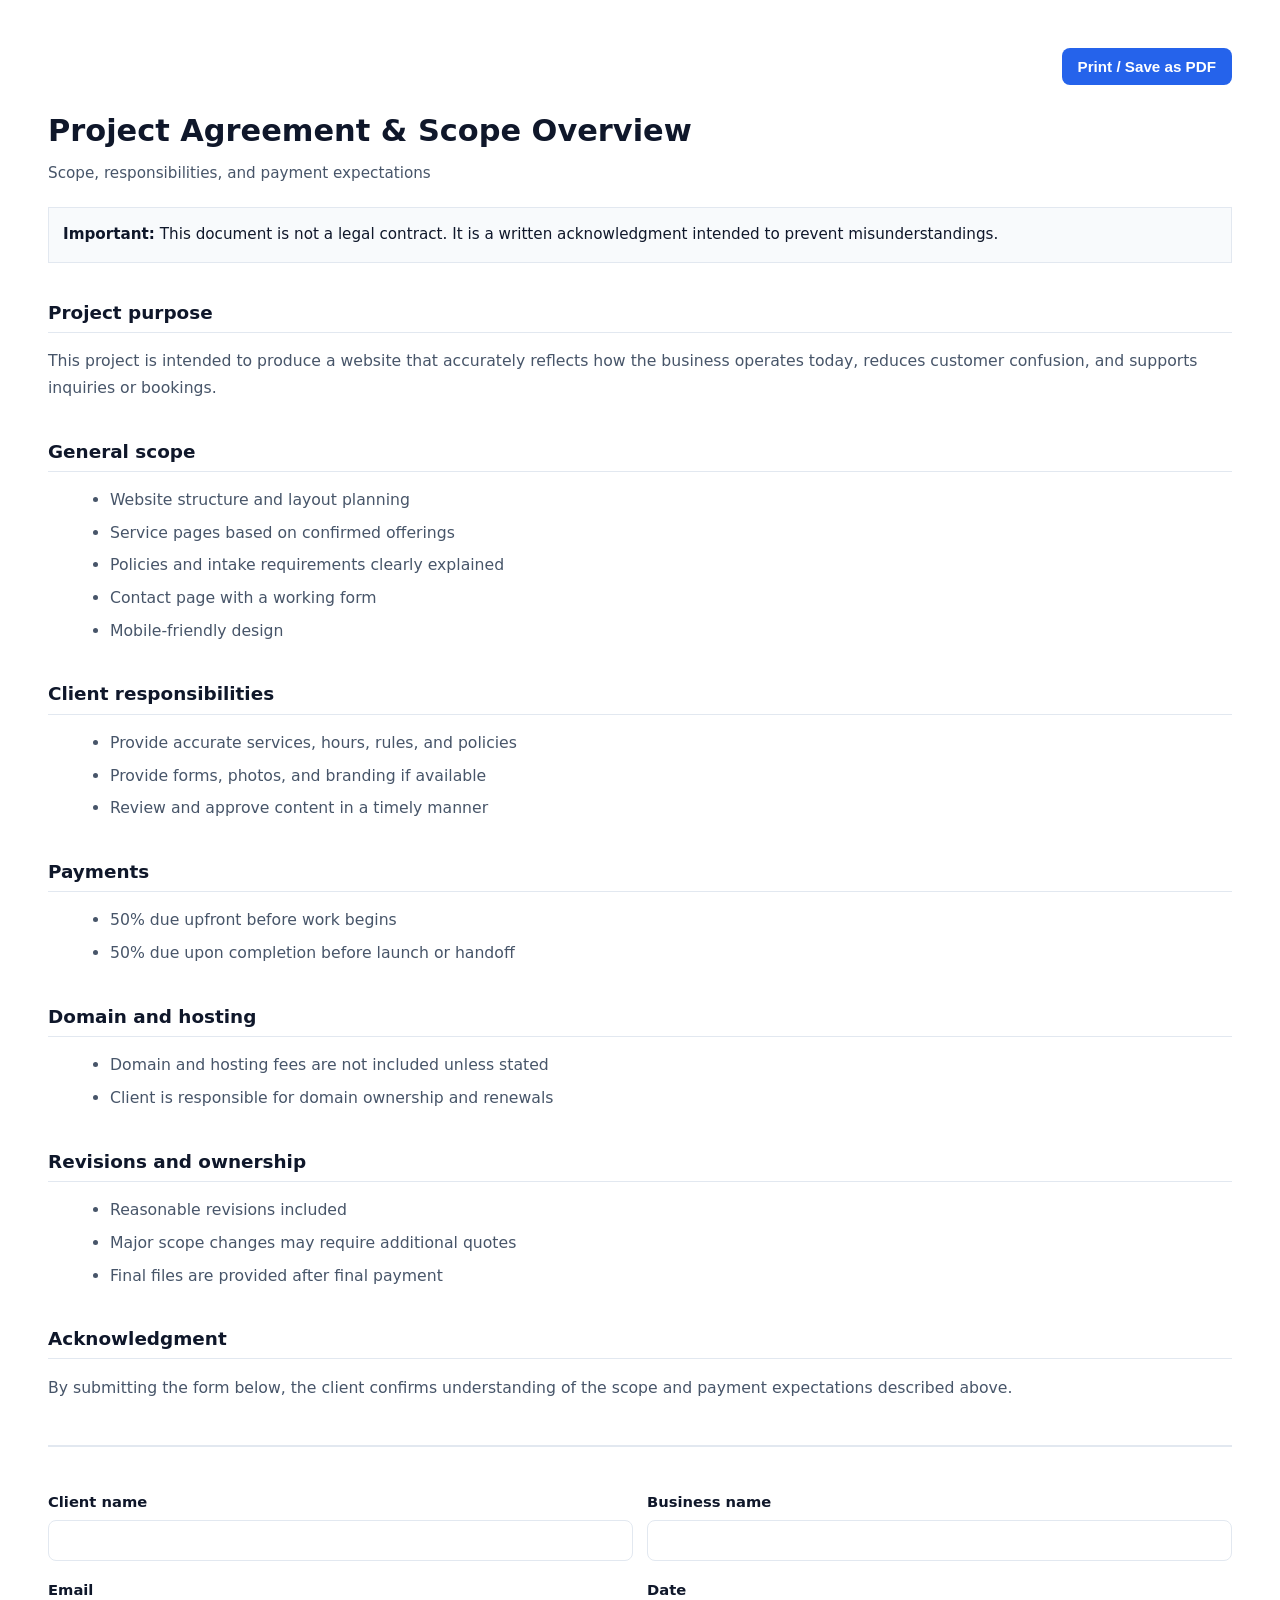
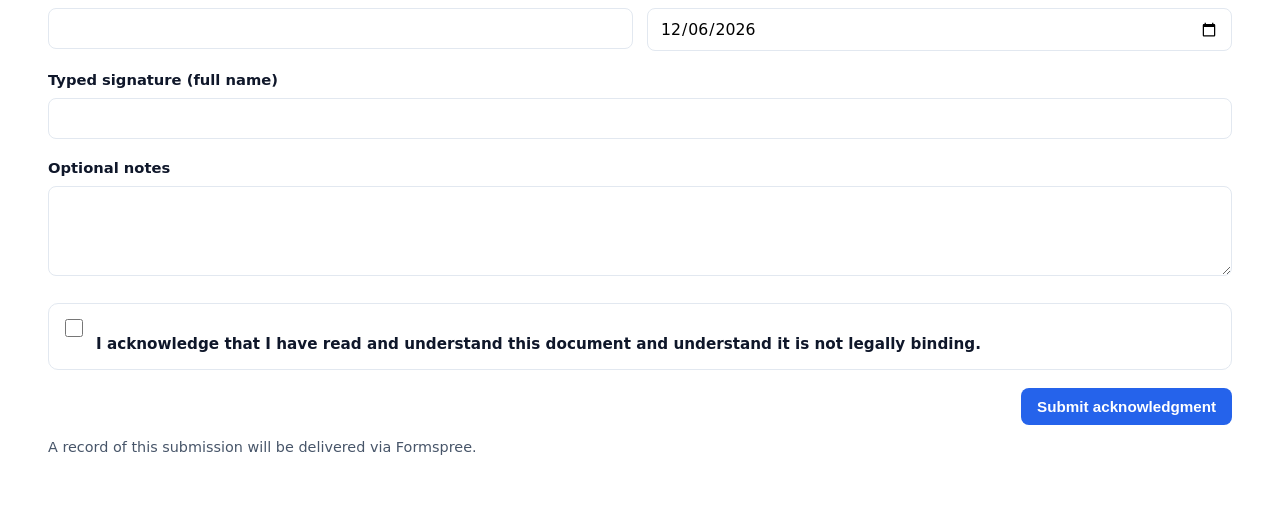
==== commit f94cc10a: "Refactor HTML structure and styles for clarity" ====
--- a/index.html
+++ b/index.html
@@ -1,15 +1,18 @@
 <!DOCTYPE html>
 <html lang="en">
 <head>
-  <meta charset="UTF-8">
+  <meta charset="UTF-8" />
   <title>Project Agreement & Scope Acknowledgment</title>
-  <meta name="viewport" content="width=device-width, initial-scale=1.0">
+  <meta name="viewport" content="width=device-width, initial-scale=1.0" />
 
   <style>
     :root {
       --ink: #0f172a;
       --muted: #475569;
       --line: #e2e8f0;
+      --soft: #f8fafc;
+      --btn: #2563eb;
+      --btn-hover: #1d4ed8;
     }
 
     * {
@@ -21,65 +24,83 @@
       margin: 48px;
       color: var(--ink);
       line-height: 1.7;
-      background: #fff;
+      background: #ffffff;
     }
 
     h1 {
       font-size: 1.9rem;
-      margin-bottom: 6px;
+      margin-bottom: 4px;
     }
 
     .subtitle {
       font-size: 0.95rem;
       color: var(--muted);
-      margin-bottom: 28px;
+      margin-bottom: 20px;
+    }
+
+    .toolbar {
+      display: flex;
+      justify-content: flex-end;
+      margin-bottom: 16px;
+    }
+
+    .btn {
+      border: none;
+      background: var(--btn);
+      color: #fff;
+      padding: 10px 16px;
+      border-radius: 8px;
+      font-weight: 700;
+      cursor: pointer;
+      font-size: 0.95rem;
+    }
+
+    .btn:hover {
+      background: var(--btn-hover);
+    }
+
+    .callout {
+      border: 1px solid var(--line);
+      background: var(--soft);
+      padding: 14px;
+      margin: 18px 0;
+      font-size: 0.95rem;
     }
 
     h2 {
-      font-size: 1.2rem;
-      margin-top: 36px;
-      margin-bottom: 8px;
+      font-size: 1.15rem;
+      margin-top: 34px;
       border-bottom: 1px solid var(--line);
       padding-bottom: 4px;
     }
 
     p {
-      font-size: 0.95rem;
+      font-size: 0.98rem;
       color: var(--muted);
       margin: 8px 0;
     }
 
     ul {
       margin: 10px 0 10px 22px;
-      font-size: 0.95rem;
       color: var(--muted);
+      font-size: 0.98rem;
     }
 
     li {
       margin-bottom: 6px;
     }
 
-    .callout {
-      border: 1px solid var(--line);
-      background: #f8fafc;
-      padding: 14px;
-      margin: 20px 0;
-      font-size: 0.9rem;
-      color: #000;
-    }
-
     form {
-      margin-top: 48px;
+      margin-top: 44px;
       border-top: 2px solid var(--line);
-      padding-top: 32px;
+      padding-top: 26px;
     }
 
     label {
       display: block;
-      margin-top: 18px;
-      font-weight: 600;
-      font-size: 0.9rem;
-      color: #000;
+      margin-top: 16px;
+      font-weight: 700;
+      font-size: 0.92rem;
     }
 
     input,
@@ -88,54 +109,86 @@
       margin-top: 6px;
       padding: 10px 12px;
       border: 1px solid var(--line);
-      border-radius: 6px;
-      font-size: 0.95rem;
+      border-radius: 8px;
+      font-size: 0.98rem;
       font-family: inherit;
     }
 
     textarea {
+      min-height: 90px;
       resize: vertical;
-      min-height: 90px;
-    }
-
-    .checkbox {
+    }
+
+    .grid {
+      display: grid;
+      grid-template-columns: 1fr 1fr;
+      gap: 14px;
+    }
+
+    @media (max-width: 720px) {
+      .grid {
+        grid-template-columns: 1fr;
+      }
+
+      body {
+        margin: 22px;
+      }
+    }
+
+    .checkrow {
       display: flex;
       gap: 10px;
-      margin-top: 20px;
+      align-items: flex-start;
+      margin-top: 18px;
+      padding: 12px;
+      border: 1px solid var(--line);
+      border-radius: 10px;
+      background: #fff;
+    }
+
+    .checkrow input {
+      width: 18px;
+      height: 18px;
+      margin-top: 3px;
+    }
+
+    .checktext {
+      font-size: 0.95rem;
+      font-weight: 700;
+    }
+
+    .submitrow {
+      margin-top: 18px;
+      display: flex;
+      justify-content: flex-end;
+    }
+
+    .form-note {
       font-size: 0.9rem;
-      align-items: flex-start;
-    }
-
-    .checkbox input {
-      margin-top: 4px;
-    }
-
-    .submit-row {
-      margin-top: 28px;
-    }
-
-    button {
-      padding: 12px 22px;
-      border-radius: 6px;
-      border: none;
-      background: #2563eb;
-      color: #fff;
-      font-size: 0.95rem;
-      font-weight: 600;
-      cursor: pointer;
-    }
-
-    button:hover {
-      background: #1d4ed8;
+      color: var(--muted);
+      margin-top: 10px;
+    }
+
+    /* Honeypot */
+    .hp {
+      position: absolute;
+      left: -9999px;
+      width: 1px;
+      height: 1px;
+      overflow: hidden;
     }
 
     @media print {
+      .toolbar {
+        display: none;
+      }
+
       body {
-        margin: 32px;
-      }
-
-      button {
-        display: none;
+        margin: 28px;
+      }
+
+      form {
+        page-break-before: always;
       }
     }
   </style>
@@ -143,125 +196,123 @@
 
 <body>
 
+  <div class="toolbar">
+    <button class="btn" type="button" onclick="window.print()">Print / Save as PDF</button>
+  </div>
+
   <h1>Project Agreement & Scope Overview</h1>
   <div class="subtitle">
-    This document outlines the general scope, responsibilities, and payment expectations for this website project.
+    Scope, responsibilities, and payment expectations
   </div>
 
   <div class="callout">
-    <strong>Important:</strong> This document is not a legal contract.
-    It is provided for clarity, transparency, and alignment prior to work beginning.
+    <strong>Important:</strong> This document is not a legal contract. It is a written acknowledgment intended to prevent misunderstandings.
   </div>
 
-  <h2>Project Purpose</h2>
+  <h2>Project purpose</h2>
   <p>
-    The purpose of this project is to design and build a website that accurately reflects how the business operates today,
-    improves clarity for customers, builds trust, and supports inquiries or bookings.
+    This project is intended to produce a website that accurately reflects how the business operates today, reduces customer confusion, and supports inquiries or bookings.
   </p>
-  <p>
-    Existing online information may be outdated. All website content will be based on confirmed details provided by the client
-    during the discovery and clarification process.
-  </p>
-
-  <h2>General Scope of Work</h2>
+
+  <h2>General scope</h2>
   <ul>
     <li>Website structure and layout planning</li>
     <li>Service pages based on confirmed offerings</li>
-    <li>Clear explanation of policies, rules, and requirements</li>
-    <li>Intake and “how to get started” information</li>
-    <li>Photo placement and basic gallery sections if content is provided</li>
-    <li>Mobile-friendly layout and readable formatting</li>
+    <li>Policies and intake requirements clearly explained</li>
     <li>Contact page with a working form</li>
-    <li>Basic social media linking if desired</li>
-  </ul>
-
-  <h2>Items Not Included Unless Agreed Separately</h2>
-  <ul>
-    <li>Paid advertising or marketing management</li>
-    <li>Social media management</li>
-    <li>Legal, compliance, or regulatory consulting</li>
-    <li>Third-party booking platforms or subscription fees</li>
-    <li>Photography services unless specifically arranged</li>
-    <li>Unlimited revisions or major direction changes</li>
-  </ul>
-
-  <h2>Client Responsibilities</h2>
-  <ul>
-    <li>Confirm current services, hours, contact details, and rules</li>
-    <li>Provide accurate policies and intake requirements</li>
-    <li>Provide intake forms or confirm required wording</li>
-    <li>Supply photos, logos, and brand preferences if available</li>
-    <li>Review content and provide timely approvals</li>
-  </ul>
-
-  <h2>Payment Structure</h2>
-  <ul>
-    <li>50% of the project cost is due upfront before work begins</li>
-    <li>50% is due upon completion, prior to final launch or handoff</li>
-    <li>Work begins after the initial payment is received</li>
-  </ul>
-
-  <h2>Domain & Hosting</h2>
-  <ul>
-    <li>Domain registration and hosting fees are not included in the project price</li>
-    <li>If a new domain is required, the client pays the domain purchase fee</li>
-    <li>If an existing domain is owned, it may be connected or transferred</li>
-    <li>Any provider fees remain the client’s responsibility</li>
-  </ul>
-
-  <h2>Revisions & Scope Changes</h2>
-  <ul>
-    <li>Reasonable revisions are included</li>
-    <li>Major changes may require an additional quote</li>
-    <li>Scope changes will be discussed before proceeding</li>
-  </ul>
-
-  <h2>Ownership & Future Updates</h2>
-  <ul>
-    <li>After final payment, website files and content created for the project are provided to the client</li>
-    <li>Ongoing updates or maintenance can be handled separately if desired</li>
-  </ul>
-
-  <h2>Acknowledgment & Submission</h2>
+    <li>Mobile-friendly design</li>
+  </ul>
+
+  <h2>Client responsibilities</h2>
+  <ul>
+    <li>Provide accurate services, hours, rules, and policies</li>
+    <li>Provide forms, photos, and branding if available</li>
+    <li>Review and approve content in a timely manner</li>
+  </ul>
+
+  <h2>Payments</h2>
+  <ul>
+    <li>50% due upfront before work begins</li>
+    <li>50% due upon completion before launch or handoff</li>
+  </ul>
+
+  <h2>Domain and hosting</h2>
+  <ul>
+    <li>Domain and hosting fees are not included unless stated</li>
+    <li>Client is responsible for domain ownership and renewals</li>
+  </ul>
+
+  <h2>Revisions and ownership</h2>
+  <ul>
+    <li>Reasonable revisions included</li>
+    <li>Major scope changes may require additional quotes</li>
+    <li>Final files are provided after final payment</li>
+  </ul>
+
+  <h2>Acknowledgment</h2>
   <p>
-    By completing the form below, the client acknowledges that they have read and understand the scope,
-    responsibilities, and payment expectations described above.
+    By submitting the form below, the client confirms understanding of the scope and payment expectations described above.
   </p>
 
-  <!-- FORMSPREE FORM -->
   <form action="https://formspree.io/f/xwvqyjqz" method="POST">
-
-    <label>Client Name</label>
-    <input type="text" name="Client Name" required>
-
-    <label>Business Name</label>
-    <input type="text" name="Business Name" required>
-
-    <label>Email Address</label>
-    <input type="email" name="Email" required>
-
-    <label>Typed Signature (Full Name)</label>
-    <input type="text" name="Typed Signature" required>
-
-    <label>Date</label>
-    <input type="date" name="Date" required>
-
-    <label>Optional Notes or Clarifications</label>
-    <textarea name="Notes" placeholder="Example: full rebrand, hours changed, services updated, etc."></textarea>
-
-    <div class="checkbox">
-      <input type="checkbox" required>
-      <label>
-        I acknowledge that I have read and understand the project scope, responsibilities,
-        and payment structure, and understand that this is not a legally binding contract.
+    <input type="hidden" name="_subject" value="Project Agreement Acknowledgment" />
+    <input type="hidden" name="Document Version" value="Printable Agreement v1" />
+
+    <label class="hp">Leave this field empty</label>
+    <input class="hp" type="text" name="_gotcha" />
+
+    <div class="grid">
+      <div>
+        <label>Client name</label>
+        <input type="text" name="Client Name" required />
+      </div>
+      <div>
+        <label>Business name</label>
+        <input type="text" name="Business Name" required />
+      </div>
+    </div>
+
+    <div class="grid">
+      <div>
+        <label>Email</label>
+        <input type="email" name="_replyto" required />
+      </div>
+      <div>
+        <label>Date</label>
+        <input type="date" name="Date" required />
+      </div>
+    </div>
+
+    <label>Typed signature (full name)</label>
+    <input type="text" name="Typed Signature" required />
+
+    <label>Optional notes</label>
+    <textarea name="Notes"></textarea>
+
+    <div class="checkrow">
+      <input type="checkbox" id="ack" required />
+      <label for="ack" class="checktext">
+        I acknowledge that I have read and understand this document and understand it is not legally binding.
       </label>
     </div>
 
-    <div class="submit-row">
-      <button type="submit">Submit Acknowledgment</button>
+    <div class="submitrow">
+      <button type="submit" class="btn">Submit acknowledgment</button>
     </div>
 
+    <p class="form-note">
+      A record of this submission will be delivered via Formspree.
+    </p>
   </form>
+
+  <script>
+    window.addEventListener("DOMContentLoaded", () => {
+      const dateInput = document.querySelector('input[type="date"]');
+      if (dateInput && !dateInput.value) {
+        dateInput.value = new Date().toISOString().split("T")[0];
+      }
+    });
+  </script>
 
 </body>
 </html>
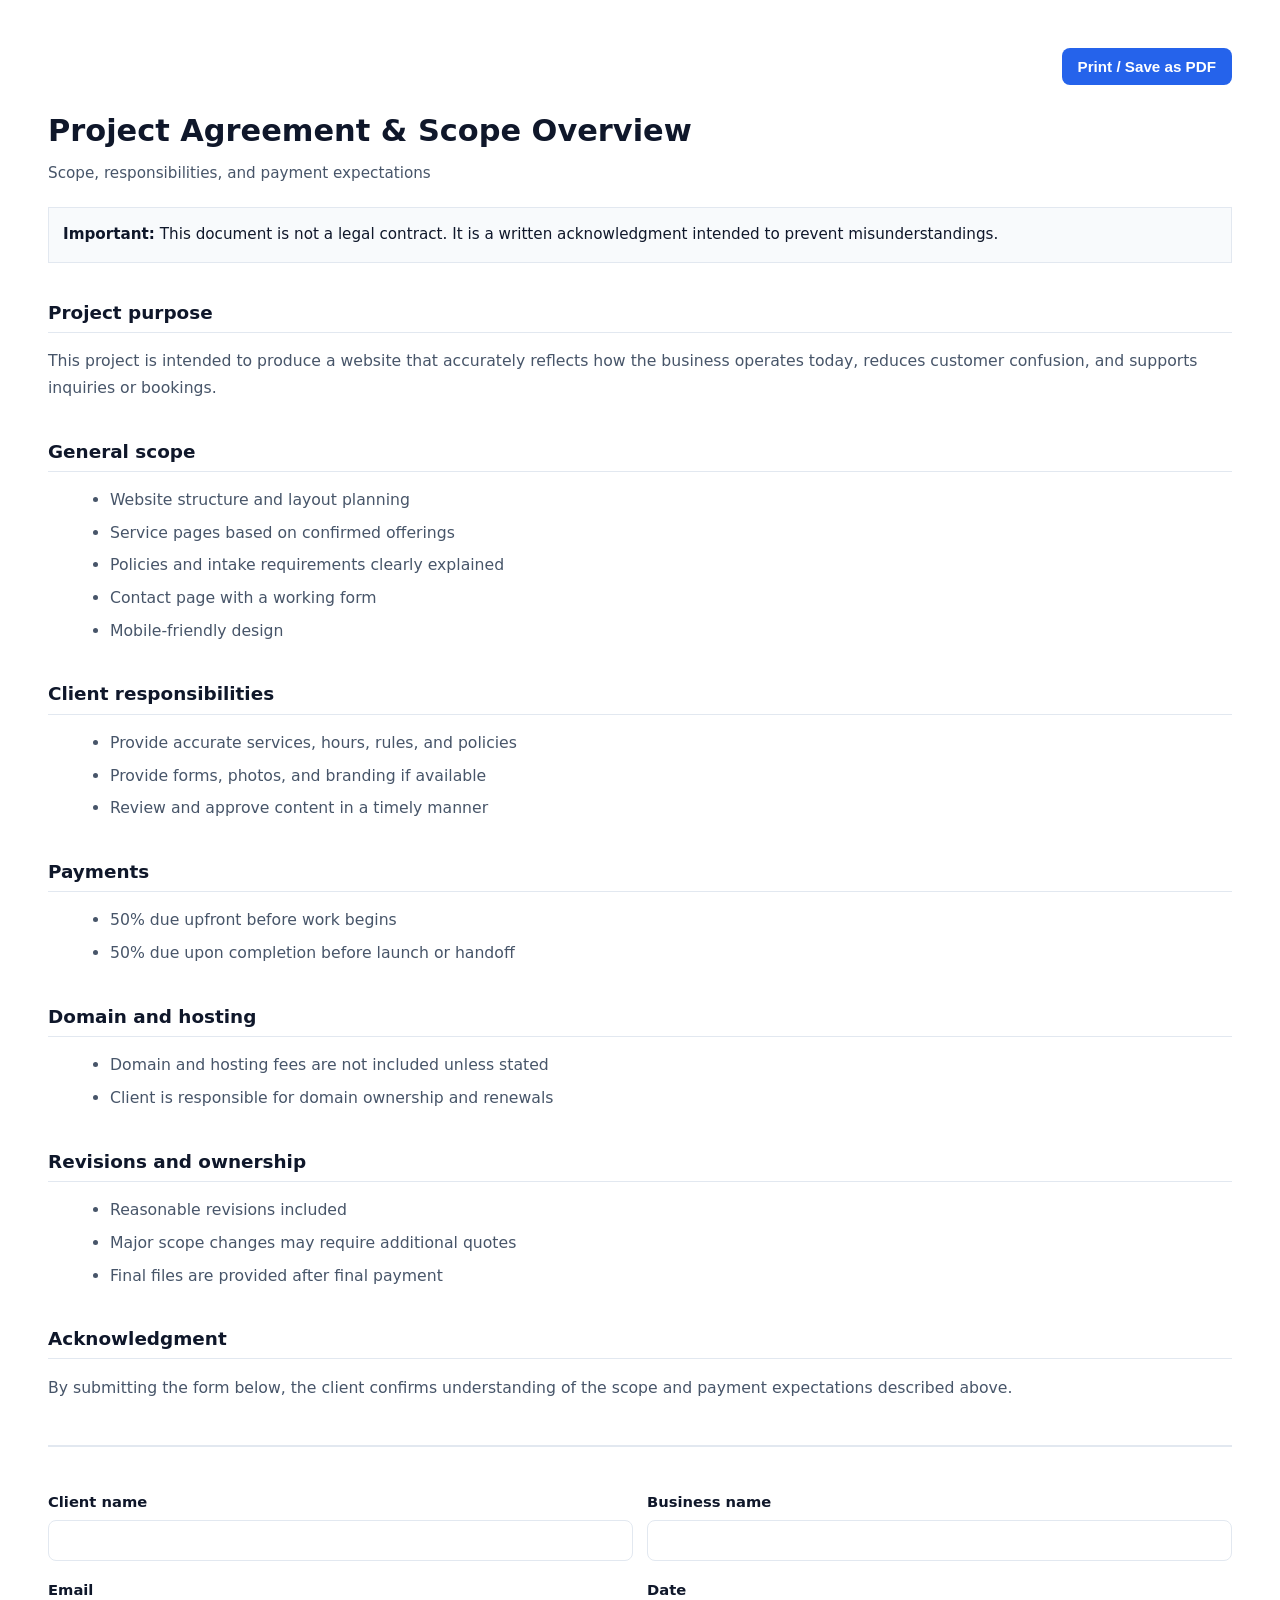
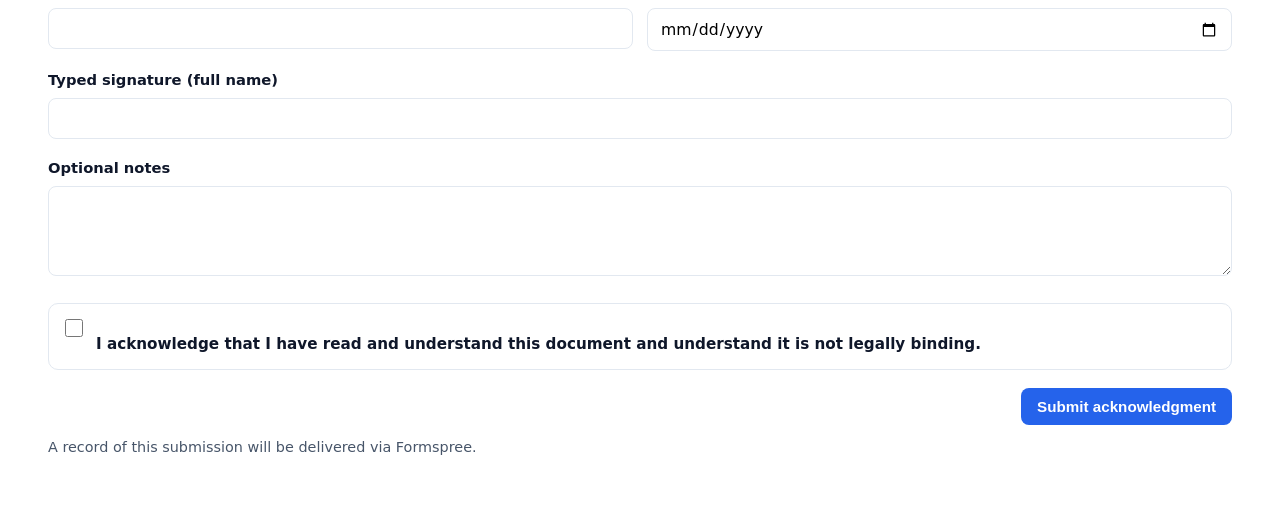
==== commit 4e68a236: "Remove default date input script Removed the script that sets the default date input value." ====
--- a/index.html
+++ b/index.html
@@ -305,14 +305,7 @@
     </p>
   </form>
 
-  <script>
-    window.addEventListener("DOMContentLoaded", () => {
-      const dateInput = document.querySelector('input[type="date"]');
-      if (dateInput && !dateInput.value) {
-        dateInput.value = new Date().toISOString().split("T")[0];
-      }
-    });
-  </script>
+
 
 </body>
 </html>
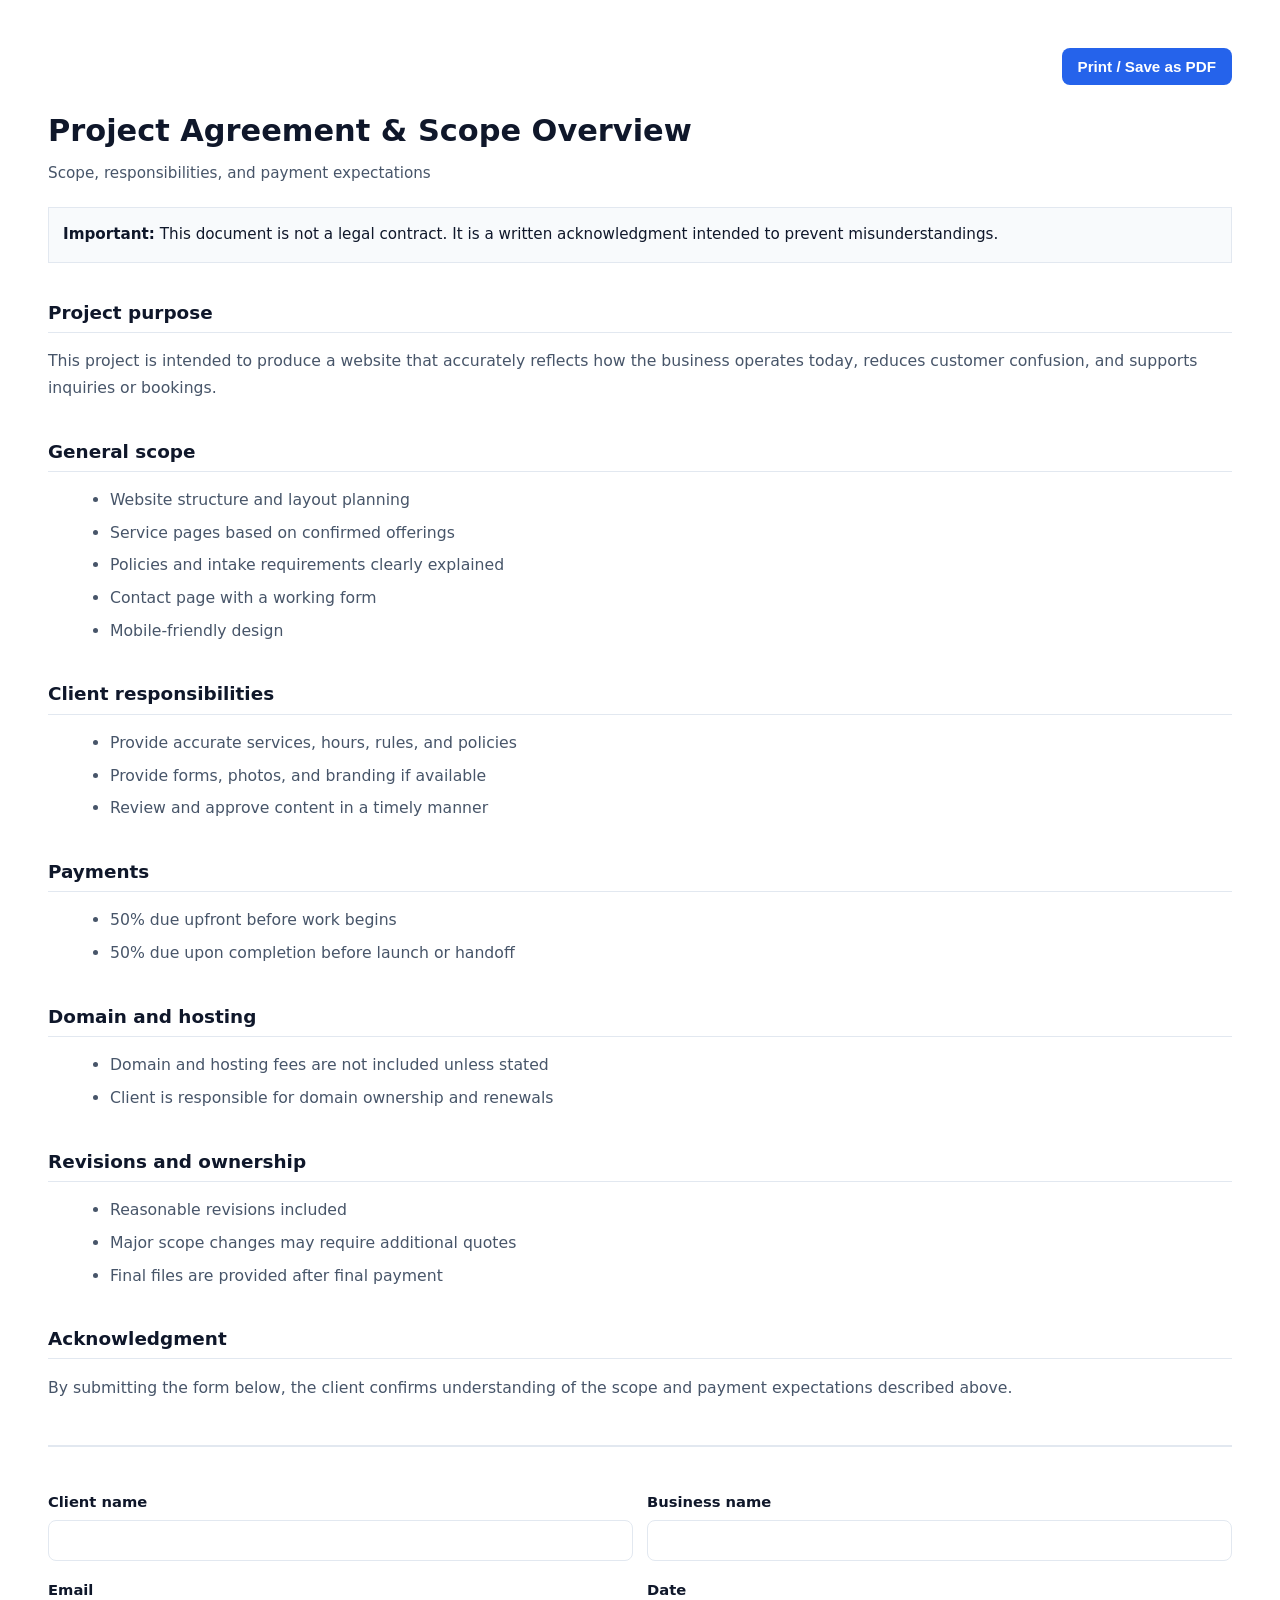
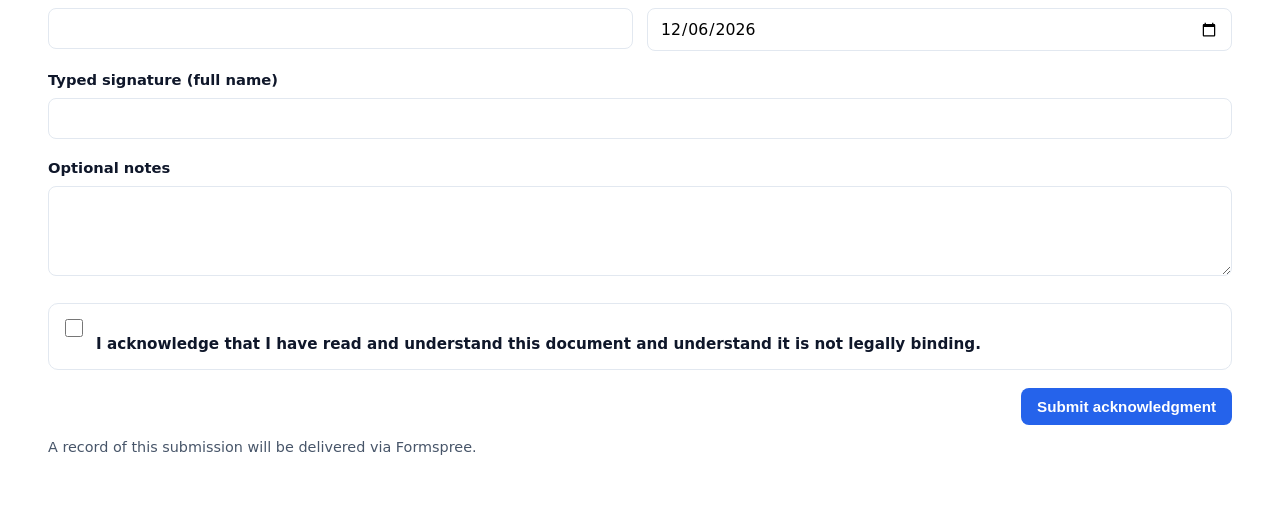
==== commit 5a3bf199: "Add script tag for logic.js in index.html" ====
--- a/index.html
+++ b/index.html
@@ -305,7 +305,7 @@
     </p>
   </form>
 
-
+<script src="logic.js"></script>
 
 </body>
 </html>
